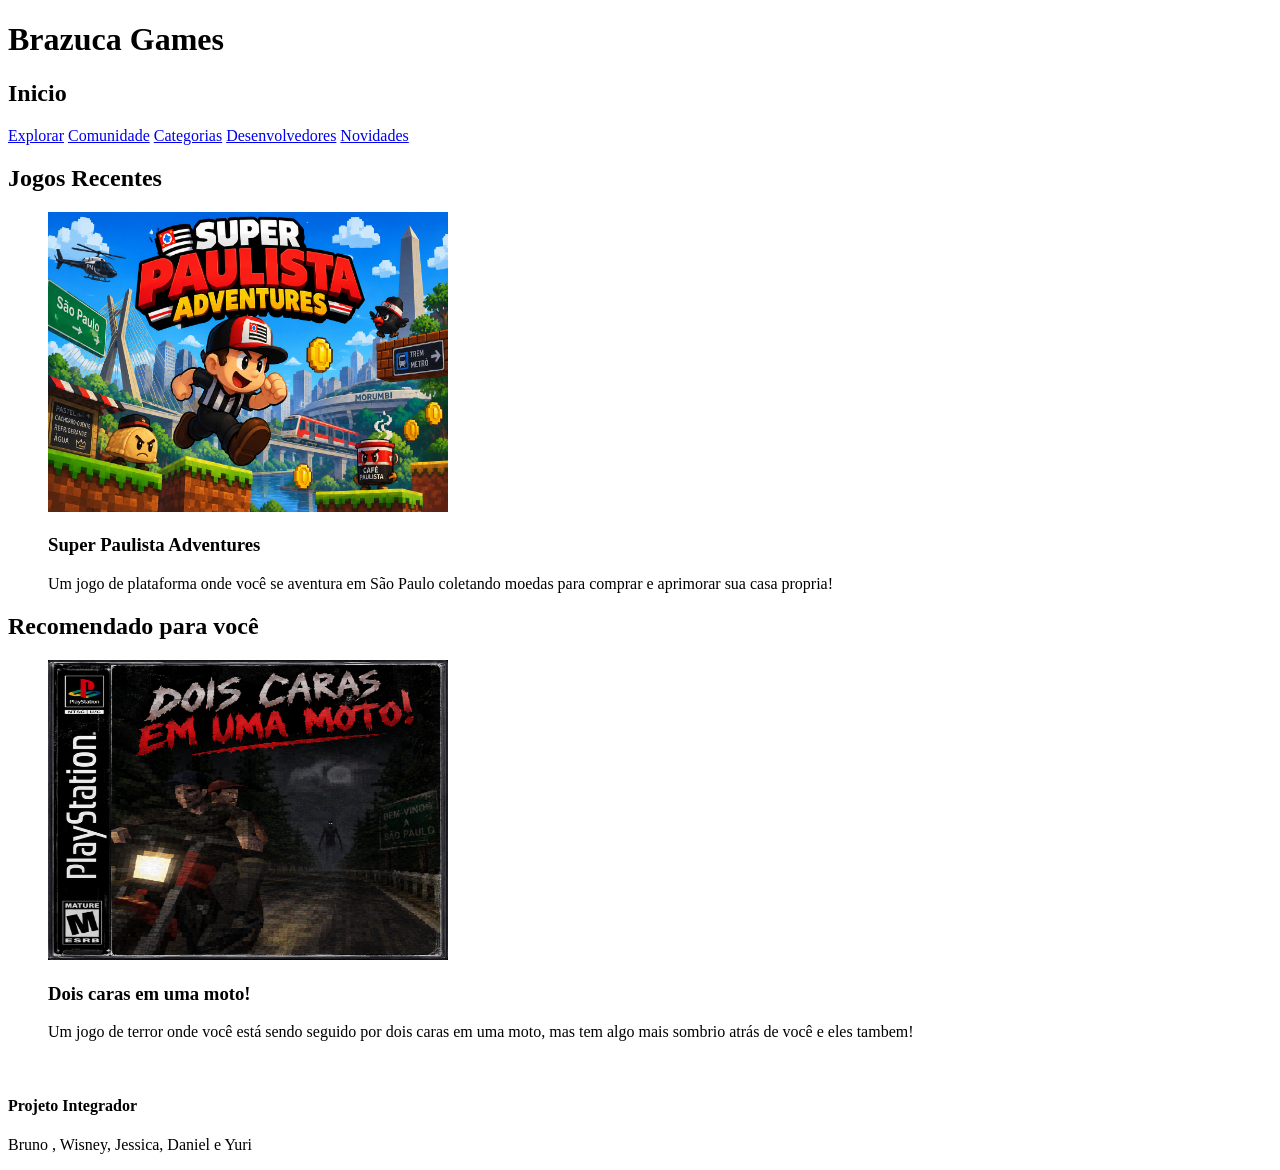
==== index.html @ ab50b9e0 ":tada: Commit inicial" ====
<!doctype html>
<html lang="pt-br">
    <head>
        <meta charset="UTF-8" />
        <meta name="viewport" content="width=device-width, initial-scale=1.0" />
        <title>Brazuca Ganes</title>
    </head>
    <body>
        <header class="inicio">
            <h1>Brazuca Games</h1>
            <h2>Inicio</h2>
            <nav class="navegacao">
                <a href="pages/explorar.html">Explorar</a>

                <a href="pages/comunidade.html">Comunidade</a>

                <a href="pages/categorias.html">Categorias</a>

                <a href="pages/desenvolvedores.html">Desenvolvedores</a>

                <a href="pages/novidades.html">Novidades</a>
            </nav>
        </header>
        <main class="principal">
            <section id="jogos_recentes">
                <h2>Jogos Recentes</h2>
                <article>
                    <figure class="figura">
                        <img
                            src="assets/image/spa.png"
                            alt="Capa do jogo"
                            width="400"
                            height="300"
                        />
                        <h3>Super Paulista Adventures</h3>
                        <figcaption class="desc_figura">
                            Um jogo de plataforma onde você se aventura em São Paulo coletando
                            moedas para comprar e aprimorar sua casa propria!
                        </figcaption>
                    </figure>
                </article>
            </section>
            <section class="recomendado">
                <h2>Recomendado para você</h2>
                <article>
                    <figure class="figura">
                        <img
                            src="assets/image/dcnm.png"
                            alt="Capa do Jogo"
                            width="400"
                            height="300"
                        />
                        <h3>Dois caras em uma moto!</h3>
                        <figcaption class="desc_figura">
                            Um jogo de terror onde você está sendo seguido por dois caras em uma
                            moto, mas tem algo mais sombrio atrás de você e eles tambem!
                        </figcaption>
                    </figure>
                </article>
            </section>
        </main>
        <br />
        <footer class="rodape">
            <h4>Projeto Integrador</h4>
            <p>Bruno , Wisney, Jessica, Daniel e Yuri</p>
        </footer>
    </body>
</html>
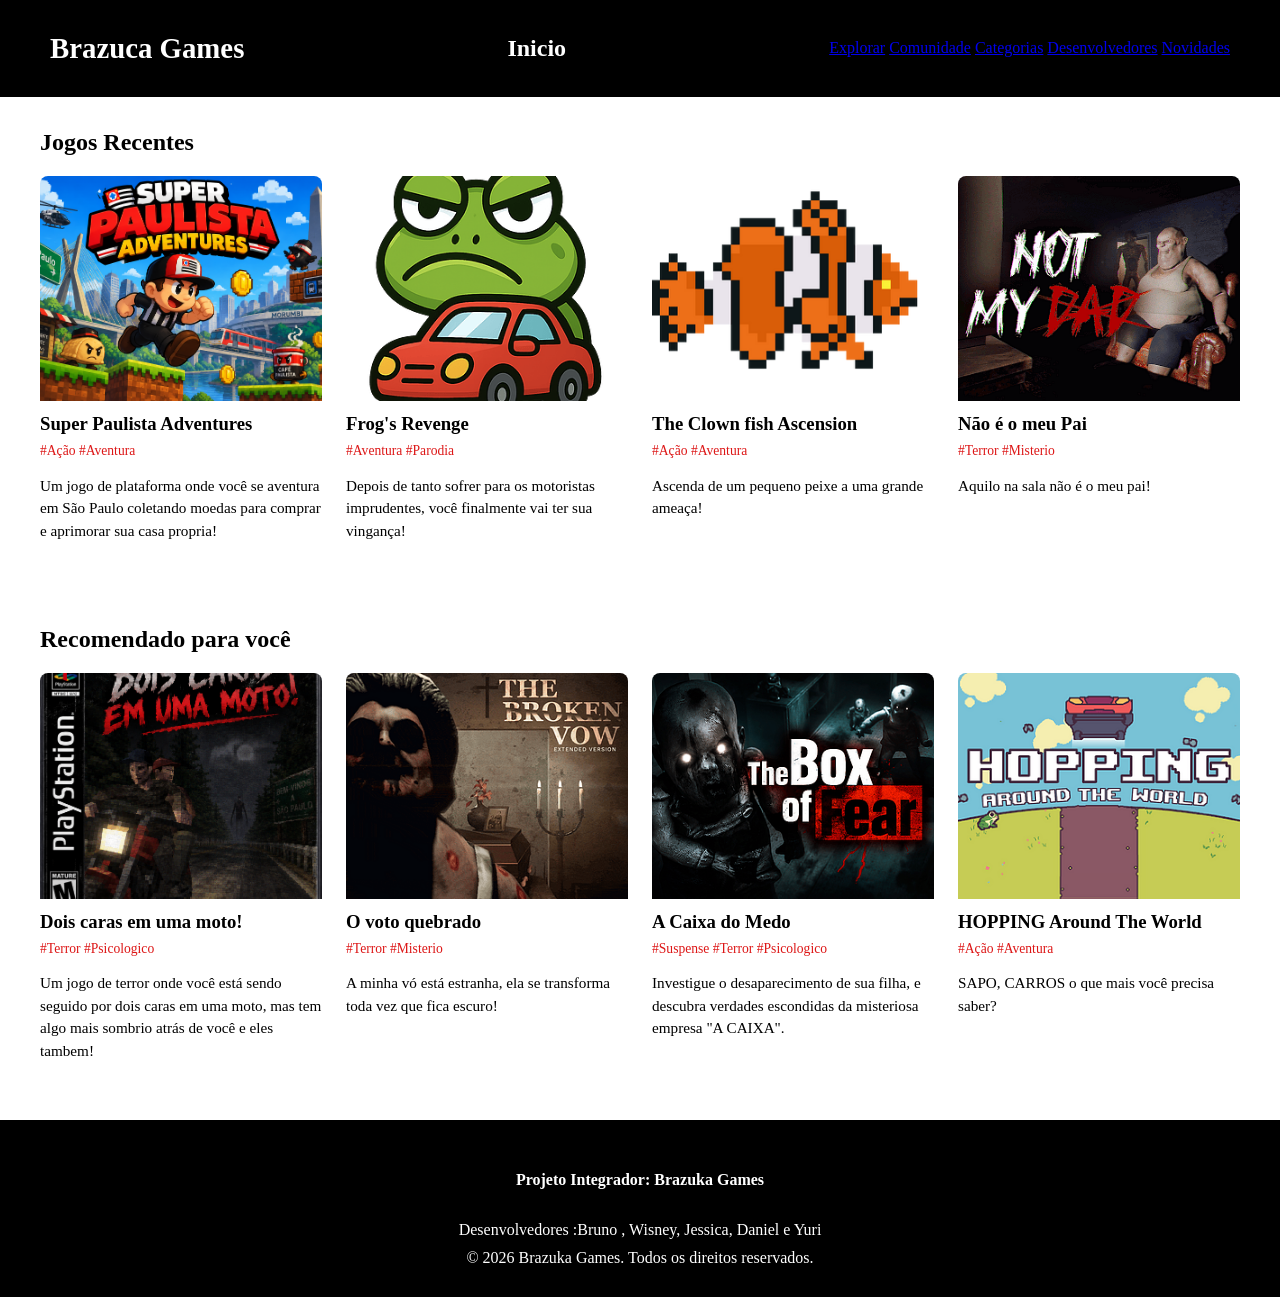
==== commit 10c3c0f8: "Adicionado CSS Style" ====
--- a/index.html
+++ b/index.html
@@ -4,6 +4,7 @@
         <meta charset="UTF-8" />
         <meta name="viewport" content="width=device-width, initial-scale=1.0" />
         <title>Brazuca Ganes</title>
+        <link rel="stylesheet" href="/css/style.css" />
     </head>
     <body>
         <header class="inicio">
@@ -22,47 +23,105 @@
             </nav>
         </header>
         <main class="principal">
-            <section id="jogos_recentes">
-                <h2>Jogos Recentes</h2>
-                <article>
-                    <figure class="figura">
-                        <img
-                            src="assets/image/spa.png"
-                            alt="Capa do jogo"
-                            width="400"
-                            height="300"
-                        />
-                        <h3>Super Paulista Adventures</h3>
-                        <figcaption class="desc_figura">
-                            Um jogo de plataforma onde você se aventura em São Paulo coletando
-                            moedas para comprar e aprimorar sua casa propria!
-                        </figcaption>
-                    </figure>
-                </article>
+            <section class="jogos" aria-labelledby="titulo_jogos">
+                <h2 class="titulo_jogos">Jogos Recentes</h2>
+                <div class="grid_jogos">
+                    <article class="card_jogo">
+                        <figure>
+                            <img src="assets/image/spa.png" alt="Capa do jogo" />
+                            <h3>Super Paulista Adventures</h3>
+                            <figcaption class="genero_jogo">#Ação #Aventura</figcaption>
+                            <p class="desc_jogo">
+                                Um jogo de plataforma onde você se aventura em São Paulo coletando
+                                moedas para comprar e aprimorar sua casa propria!
+                            </p>
+                        </figure>
+                    </article>
+                    <article class="card_jogo">
+                        <figure>
+                            <img src="assets/image/Frogs.png" alt="Capa do jogo" />
+                            <h3>Frog's Revenge</h3>
+                            <figcaption class="genero_jogo">#Aventura #Parodia</figcaption>
+                            <p class="desc_jogo">
+                                Depois de tanto sofrer para os motoristas imprudentes, você
+                                finalmente vai ter sua vingança!
+                            </p>
+                        </figure>
+                    </article>
+                    <article class="card_jogo">
+                        <figure>
+                            <img src="assets/image/clown.png" alt="Capa do jogo" />
+                            <h3>The Clown fish Ascension</h3>
+                            <figcaption class="genero_jogo">#Ação #Aventura</figcaption>
+                            <p class="desc_jogo">
+                                Ascenda de um pequeno peixe a uma grande ameaça!
+                            </p>
+                        </figure>
+                    </article>
+                    <article class="card_jogo">
+                        <figure>
+                            <img src="assets/image/notmydad.png" alt="Capa do jogo" />
+                            <h3>Não é o meu Pai</h3>
+                            <figcaption class="genero_jogo">#Terror #Misterio</figcaption>
+                            <p class="desc_jogo">Aquilo na sala não é o meu pai!</p>
+                        </figure>
+                    </article>
+                </div>
             </section>
-            <section class="recomendado">
-                <h2>Recomendado para você</h2>
-                <article>
-                    <figure class="figura">
-                        <img
-                            src="assets/image/dcnm.png"
-                            alt="Capa do Jogo"
-                            width="400"
-                            height="300"
-                        />
-                        <h3>Dois caras em uma moto!</h3>
-                        <figcaption class="desc_figura">
-                            Um jogo de terror onde você está sendo seguido por dois caras em uma
-                            moto, mas tem algo mais sombrio atrás de você e eles tambem!
-                        </figcaption>
-                    </figure>
-                </article>
+            <section class="jogos" aria-labelledby="titulo_jogos">
+                <h2 class="titulo_jogos">Recomendado para você</h2>
+                <div class="grid_jogos">
+                    <article class="card_jogo">
+                        <figure>
+                            <img src="assets/image/dcnm.png" alt="Capa do Jogo" />
+                            <h3>Dois caras em uma moto!</h3>
+                            <figcaption class="genero_jogo">#Terror #Psicologico</figcaption>
+                            <p class="desc_jogo">
+                                Um jogo de terror onde você está sendo seguido por dois caras em uma
+                                moto, mas tem algo mais sombrio atrás de você e eles tambem!
+                            </p>
+                        </figure>
+                    </article>
+                    <article class="card_jogo">
+                        <figure>
+                            <img src="assets/image/thebrokenvow.png" alt="Capa do jogo" />
+                            <h3>O voto quebrado</h3>
+                            <figcaption class="genero_jogo">#Terror #Misterio</figcaption>
+                            <p class="desc_jogo">
+                                A minha vó está estranha, ela se transforma toda vez que fica
+                                escuro!
+                            </p>
+                        </figure>
+                    </article>
+                    <article class="card_jogo">
+                        <figure>
+                            <img src="assets/image/caixaDoMedo.png" alt="Capa do jogo" />
+                            <h3>A Caixa do Medo</h3>
+                            <figcaption class="genero_jogo">
+                                #Suspense #Terror #Psicologico
+                            </figcaption>
+                            <p class="desc_jogo">
+                                Investigue o desaparecimento de sua filha, e descubra verdades
+                                escondidas da misteriosa empresa "A CAIXA".
+                            </p>
+                        </figure>
+                    </article>
+                    <article class="card_jogo">
+                        <figure>
+                            <img src="assets/image/sapo.png" alt="Capa do jogo" />
+                            <h3>HOPPING Around The World</h3>
+                            <figcaption class="genero_jogo">#Ação #Aventura</figcaption>
+                            <p class="desc_jogo">SAPO, CARROS o que mais você precisa saber?</p>
+                        </figure>
+                    </article>
+                </div>
             </section>
         </main>
         <br />
         <footer class="rodape">
-            <h4>Projeto Integrador</h4>
-            <p>Bruno , Wisney, Jessica, Daniel e Yuri</p>
+            <h4>Projeto Integrador: Brazuka Games</h4>
+            <p>Desenvolvedores :Bruno , Wisney, Jessica, Daniel e Yuri</p>
+            <p>&copy; 2026 Brazuka Games. Todos os direitos reservados.</p>
         </footer>
     </body>
 </html>
--- a/css/style.css
+++ b/css/style.css
@@ -0,0 +1,102 @@
+.jogos {
+    max-width: 1200px;
+    margin: 0 auto;
+    padding: 24px;
+}
+
+.grid_jogos {
+    display: grid;
+    grid-template-columns: repeat(4, minmax(0, 1fr));
+    gap: 24px;
+}
+.card_jogo {
+    min-width: 0;
+}
+
+.card_jogo figure {
+    margin: 0;
+    overflow: hidden;
+    border-radius: 8px;
+}
+
+.card_jogo img {
+    display: block;
+    width: 100%;
+    aspect-ratio: 5 / 4;
+    object-fit: cover;
+}
+
+.card_jogo h3 {
+    margin: 12px 0 8px;
+}
+
+.card_jogo .genero_jogo {
+    color: #dd1717;
+    font-size: 0.85rem;
+}
+
+.card_jogo .desc_jogo {
+    font-size: 0.95rem;
+    line-height: 1.5;
+}
+
+.inicio {
+    position: fixed;
+    top: 0;
+    left: 0;
+    width: 100%;
+    box-sizing: border-box;
+
+    display: flex;
+    justify-content: space-between;
+    align-items: center;
+
+    padding: 15px 50px;
+    background-color: black;
+    color: white;
+
+    z-index: 1000;
+}
+
+.inicio h1 {
+    margin: 0;
+    font-size: 1.8rem;
+}
+
+.navecacao {
+    display: flex;
+    align-items: center;
+    gap: 25px;
+}
+
+.navecacao a {
+    color: white;
+    text-decoration: none;
+}
+
+.navecacao a:hover {
+    color: #ffb347;
+}
+
+body {
+    margin: 0;
+    padding-top: 85px;
+}
+
+.rodape {
+    background-color: black;
+    color: white;
+
+    display: flex;
+    flex-direction: column;
+    align-items: center;
+    justify-content: center;
+
+    text-align: center;
+    padding: 30px 20px;
+    gap: 10px;
+}
+
+.rodape p {
+    margin: 0;
+}
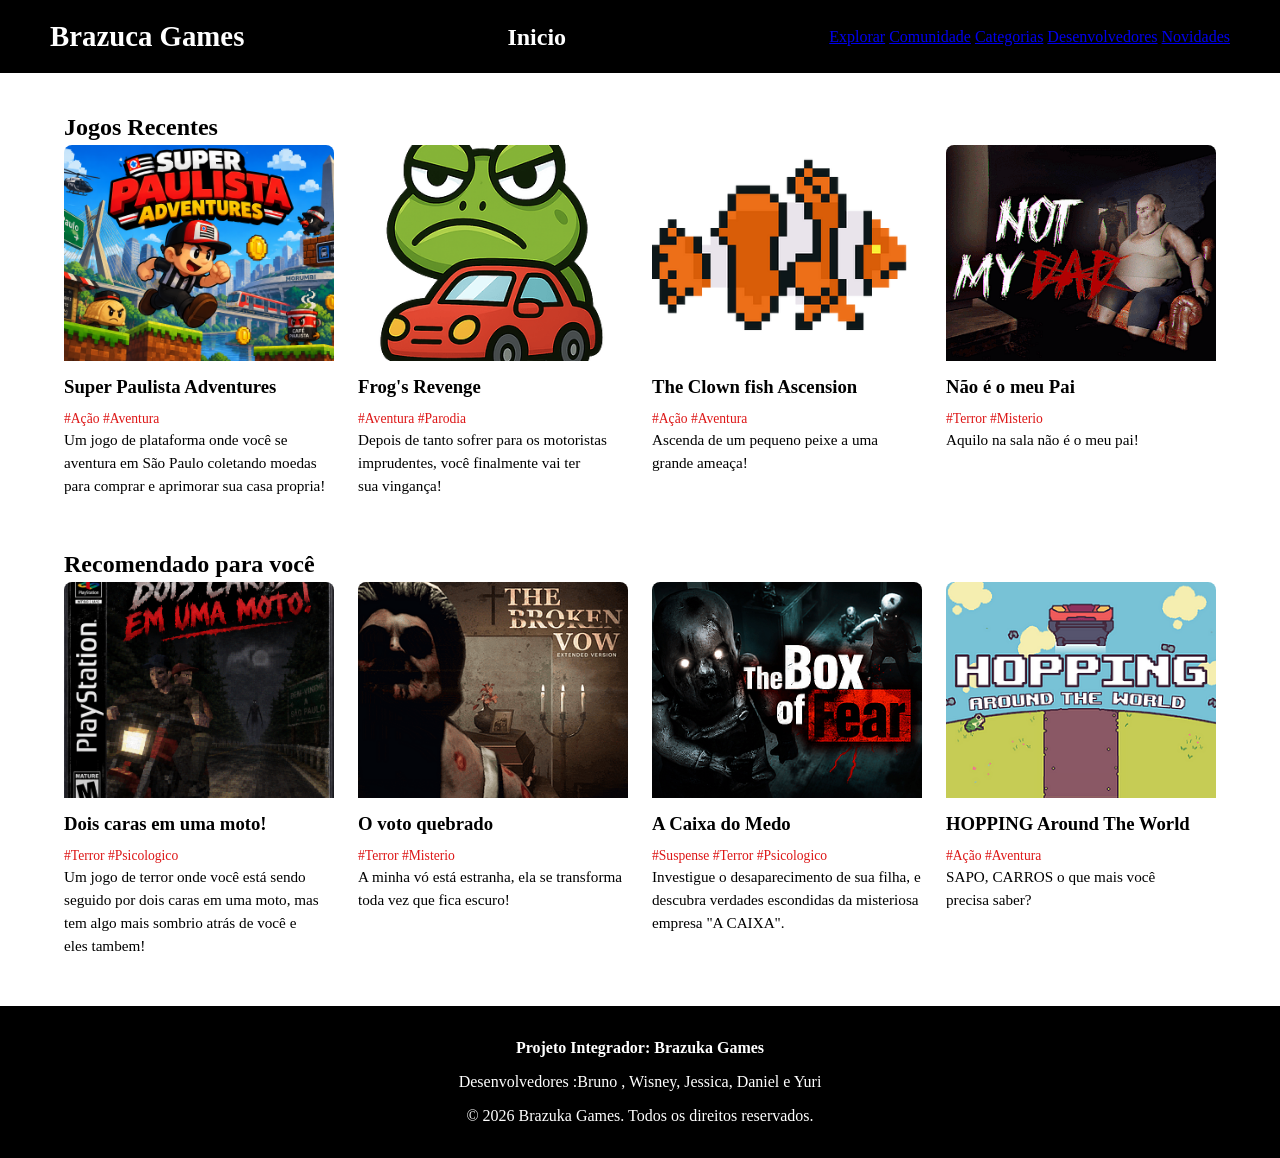
==== commit 946fbd7b: "adicionado css reset" ====
--- a/index.html
+++ b/index.html
@@ -4,6 +4,7 @@
         <meta charset="UTF-8" />
         <meta name="viewport" content="width=device-width, initial-scale=1.0" />
         <title>Brazuca Ganes</title>
+        <link rel="stylesheet" href="/css/reset.css" />
         <link rel="stylesheet" href="/css/style.css" />
     </head>
     <body>
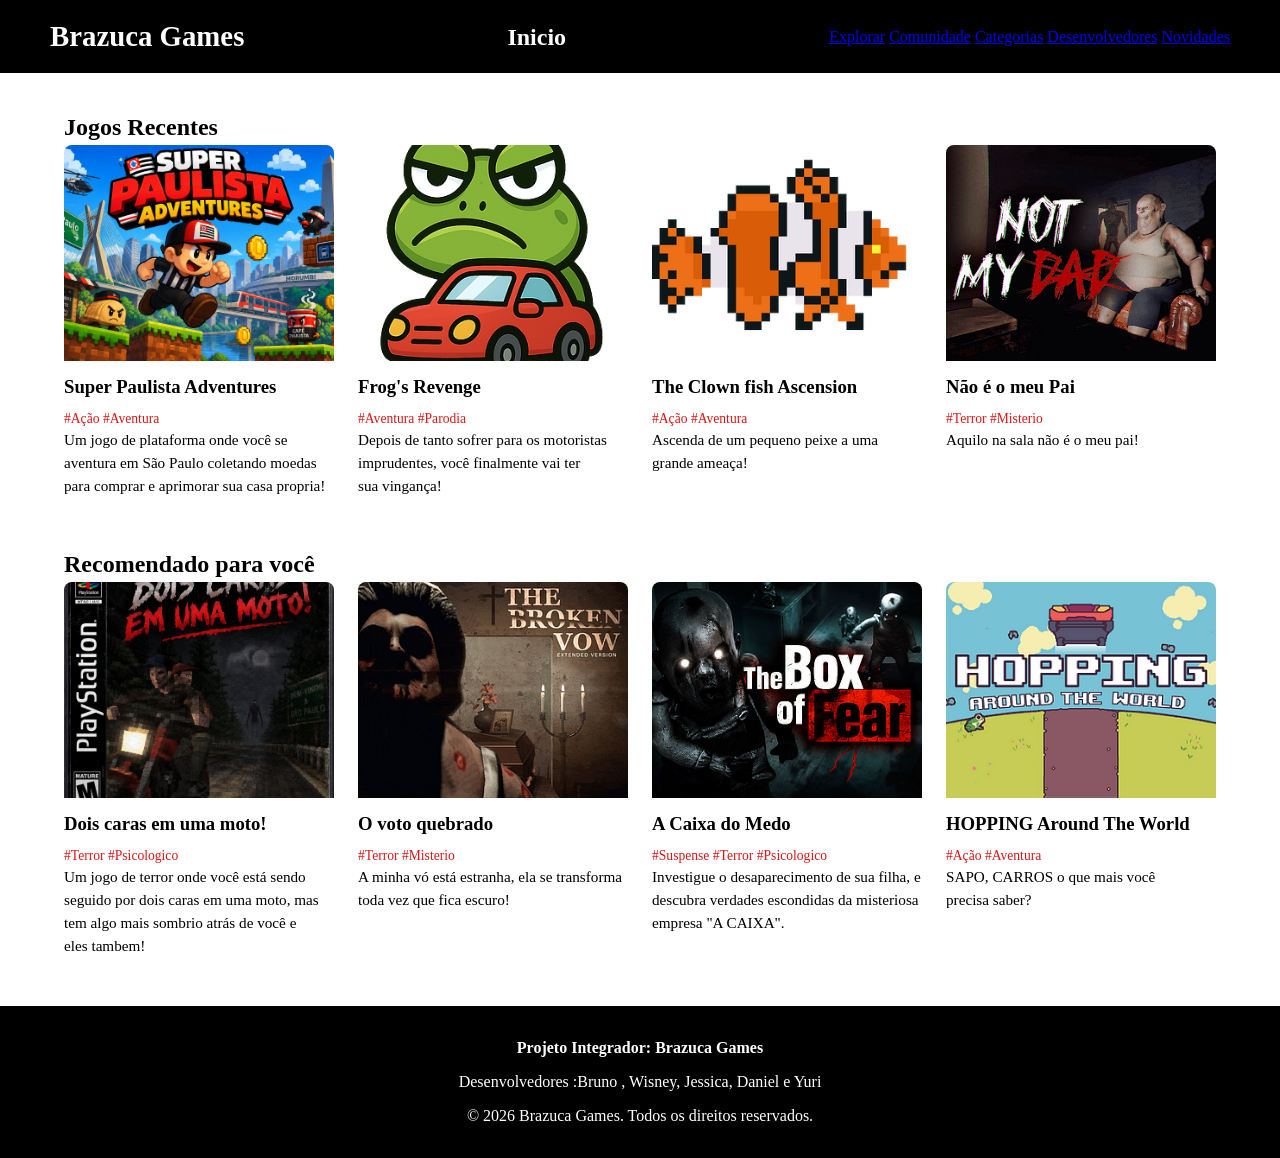
==== commit 3b32b476: "Pequena correção de palavras" ====
--- a/index.html
+++ b/index.html
@@ -120,9 +120,9 @@
         </main>
         <br />
         <footer class="rodape">
-            <h4>Projeto Integrador: Brazuka Games</h4>
+            <h4>Projeto Integrador: Brazuca Games</h4>
             <p>Desenvolvedores :Bruno , Wisney, Jessica, Daniel e Yuri</p>
-            <p>&copy; 2026 Brazuka Games. Todos os direitos reservados.</p>
+            <p>&copy; 2026 Brazuca Games. Todos os direitos reservados.</p>
         </footer>
     </body>
 </html>
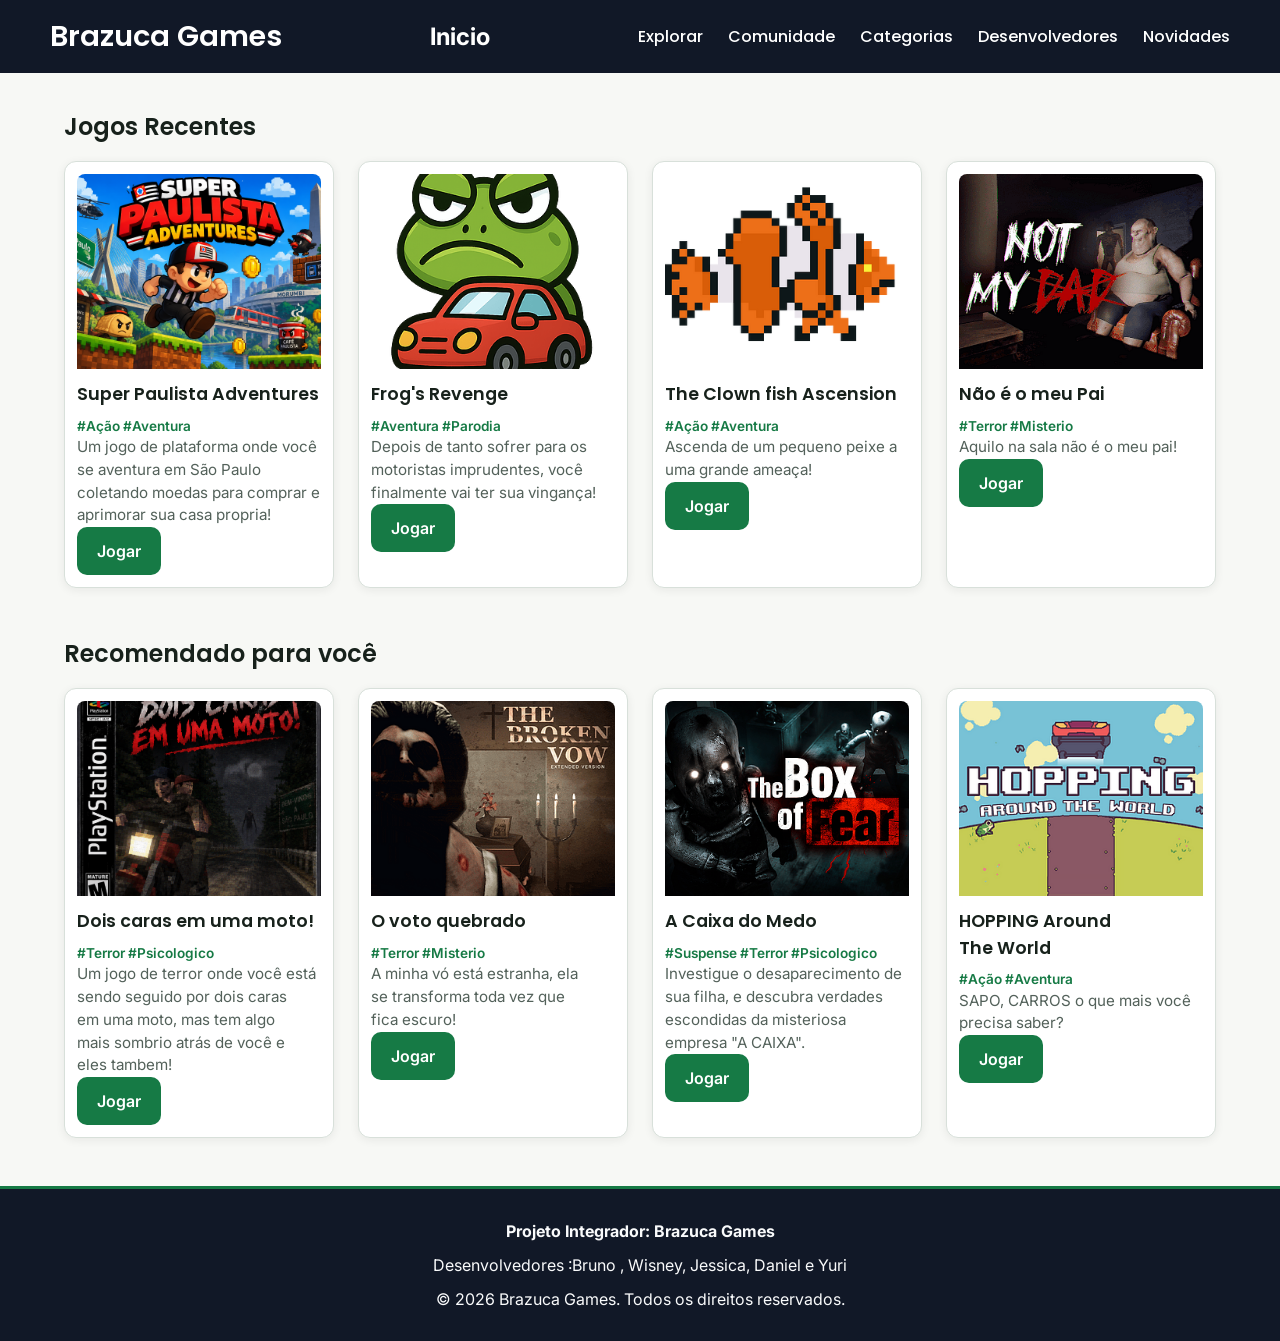
==== commit 7eaab624: "Atualizacao do CSS com paletas de Design System" ====
--- a/index.html
+++ b/index.html
@@ -6,6 +6,9 @@
         <title>Brazuca Ganes</title>
         <link rel="stylesheet" href="/css/reset.css" />
         <link rel="stylesheet" href="/css/style.css" />
+        <link rel="preconnect" href="https://fonts.googleapis.com">
+        <link rel="preconnect" href="https://fonts.gstatic.com" crossorigin>
+        <link href="https://fonts.googleapis.com/css2?family=Inter:wght@400;500;600;700&family=Poppins:wght@500;600;700&display=swap" rel="stylesheet">
     </head>
     <body>
         <header class="inicio">
@@ -36,6 +39,7 @@
                                 Um jogo de plataforma onde você se aventura em São Paulo coletando
                                 moedas para comprar e aprimorar sua casa propria!
                             </p>
+                            <button>Jogar</button>
                         </figure>
                     </article>
                     <article class="card_jogo">
@@ -47,6 +51,7 @@
                                 Depois de tanto sofrer para os motoristas imprudentes, você
                                 finalmente vai ter sua vingança!
                             </p>
+                            <button>Jogar</button>
                         </figure>
                     </article>
                     <article class="card_jogo">
@@ -57,6 +62,7 @@
                             <p class="desc_jogo">
                                 Ascenda de um pequeno peixe a uma grande ameaça!
                             </p>
+                            <button>Jogar</button>
                         </figure>
                     </article>
                     <article class="card_jogo">
@@ -66,6 +72,7 @@
                             <figcaption class="genero_jogo">#Terror #Misterio</figcaption>
                             <p class="desc_jogo">Aquilo na sala não é o meu pai!</p>
                         </figure>
+                        <button>Jogar</button>
                     </article>
                 </div>
             </section>
@@ -81,6 +88,7 @@
                                 Um jogo de terror onde você está sendo seguido por dois caras em uma
                                 moto, mas tem algo mais sombrio atrás de você e eles tambem!
                             </p>
+                            <button>Jogar</button>
                         </figure>
                     </article>
                     <article class="card_jogo">
@@ -92,6 +100,7 @@
                                 A minha vó está estranha, ela se transforma toda vez que fica
                                 escuro!
                             </p>
+                            <button>Jogar</button>
                         </figure>
                     </article>
                     <article class="card_jogo">
@@ -105,6 +114,7 @@
                                 Investigue o desaparecimento de sua filha, e descubra verdades
                                 escondidas da misteriosa empresa "A CAIXA".
                             </p>
+                            <button>Jogar</button>
                         </figure>
                     </article>
                     <article class="card_jogo">
@@ -113,6 +123,7 @@
                             <h3>HOPPING Around The World</h3>
                             <figcaption class="genero_jogo">#Ação #Aventura</figcaption>
                             <p class="desc_jogo">SAPO, CARROS o que mais você precisa saber?</p>
+                            <button>Jogar</button>
                         </figure>
                     </article>
                 </div>
--- a/css/style.css
+++ b/css/style.css
@@ -1,91 +1,261 @@
+/*DESIGN TOKENS - BRAZUCA DESIGN SYSTEM*/
+
+:root {
+    /*Cores */
+    --color-background: #f7f8f5;
+    --color-surface: #ffffff;
+
+    --color-text-primary: #17211b;
+    --color-text-secondary: #53615a;
+
+    --color-primary: #167a45;
+    --color-primary-hover: #125c35;
+
+    --color-accent: #f2c94c;
+    --color-border: #d8e0da;
+    --color-focus: #125cff;
+
+    /*Cores estruturais */
+    --color-dark: #111827;
+    --color-dark-surface: #1f2937;
+
+    /*Espaçamentos */
+    --space-1: 4px;
+    --space-2: 8px;
+    --space-3: 12px;
+    --space-4: 16px;
+    --space-6: 24px;
+
+    /*Bordas */
+    --radius-card: 12px;
+    --radius-button: 10px;
+
+    /*Sombras */
+    --shadow-card: 0 2px 10px rgba(23, 33, 27, 0.07);
+
+    /*Transições */
+    --transition: 180ms ease;
+}
+
+/*CONFIGURAÇÕES GERAIS*/
+
+* {
+    box-sizing: border-box;
+}
+
+html {
+    scroll-behavior: smooth;
+}
+
+body {
+    background-color: var(--color-background);
+    color: var(--color-text-primary);
+
+    margin: 0;
+    padding-top: 85px;
+
+    font-family: 'Inter', sans-serif;
+}
+
+/*CABEÇALHO / NAVEGAÇÃO*/
+
+.inicio {
+    position: fixed;
+    top: 0;
+    left: 0;
+
+    width: 100%;
+
+    display: flex;
+    justify-content: space-between;
+    align-items: center;
+
+    padding: 15px 50px;
+
+    background-color: var(--color-dark);
+    color: white;
+
+    z-index: 1000;
+}
+
+.inicio h1 {
+    margin: 0;
+
+    font-family: 'Poppins', sans-serif;
+    font-size: 1.8rem;
+    font-weight: 600;
+}
+
+.navegacao {
+    display: flex;
+    align-items: center;
+    gap: 25px;
+}
+
+.navegacao a {
+    font-family: 'Poppins', sans-serif;
+    font-weight: 500;
+    text-decoration: none;
+    color: var(--text-primary);
+
+    display: inline-block;
+    transition:
+        transform 0.2s ease,
+        color 0.2s ease;
+}
+
+.navegacao a:hover {
+    color: var(--accent);
+    transform: scale(1.08);
+}
+
 .jogos {
     max-width: 1200px;
     margin: 0 auto;
     padding: 24px;
 }
 
+.jogos h2 {
+    font-family: 'Poppins', sans-serif;
+    font-size: 1.5rem;
+    font-weight: 600;
+
+    margin-bottom: 16px;
+    color: var(--color-text-primary);
+}
+
 .grid_jogos {
     display: grid;
+
     grid-template-columns: repeat(4, minmax(0, 1fr));
+
     gap: 24px;
 }
+
+/*Card de jogo*/
 .card_jogo {
     min-width: 0;
-}
+
+    background-color: var(--color-surface);
+
+    border: 1px solid var(--color-border);
+    border-radius: var(--radius-card);
+
+    padding: 12px;
+
+    box-shadow: var(--shadow-card);
+
+    transition:
+        transform var(--transition),
+        box-shadow var(--transition),
+        border-color var(--transition);
+}
+
+.card_jogo:hover {
+    transform: translateY(-4px);
+
+    border-color: var(--color-primary);
+
+    box-shadow: 0 6px 18px rgba(23, 33, 27, 0.12);
+}
+
+/*Imagens */
 
 .card_jogo figure {
     margin: 0;
     overflow: hidden;
+
     border-radius: 8px;
 }
 
 .card_jogo img {
     display: block;
+
     width: 100%;
     aspect-ratio: 5 / 4;
+
     object-fit: cover;
-}
+
+    transition: transform 250ms ease;
+}
+
+.card_jogo:hover img {
+    transform: scale(1.04);
+}
+
+/*Títulos */
 
 .card_jogo h3 {
     margin: 12px 0 8px;
-}
+
+    font-family: 'Poppins', sans-serif;
+    font-size: 1.1rem;
+    font-weight: 600;
+
+    color: var(--color-text-primary);
+}
+
+/*Gêneros */
 
 .card_jogo .genero_jogo {
-    color: #dd1717;
+    color: var(--color-primary);
+
     font-size: 0.85rem;
-}
+    font-weight: 600;
+}
+
+/*Descrições */
 
 .card_jogo .desc_jogo {
+    color: var(--color-text-secondary);
+
     font-size: 0.95rem;
     line-height: 1.5;
 }
 
-.inicio {
-    position: fixed;
-    top: 0;
-    left: 0;
-    width: 100%;
-    box-sizing: border-box;
-
-    display: flex;
-    justify-content: space-between;
-    align-items: center;
-
-    padding: 15px 50px;
-    background-color: black;
+/*Links dos cards */
+
+.card_jogo a {
+    color: var(--color-primary);
+    font-weight: 600;
+
+    text-decoration: none;
+}
+
+.card_jogo a:hover {
+    color: var(--color-primary-hover);
+    text-decoration: underline;
+}
+
+/*BOTÕES*/
+
+button {
+    background-color: var(--color-primary);
     color: white;
 
-    z-index: 1000;
-}
-
-.inicio h1 {
-    margin: 0;
-    font-size: 1.8rem;
-}
-
-.navecacao {
-    display: flex;
-    align-items: center;
-    gap: 25px;
-}
-
-.navecacao a {
-    color: white;
-    text-decoration: none;
-}
-
-.navecacao a:hover {
-    color: #ffb347;
-}
-
-body {
-    margin: 0;
-    padding-top: 85px;
-}
+    border: none;
+    border-radius: var(--radius-button);
+
+    padding: 12px 20px;
+
+    font-family: 'Inter', sans-serif;
+    font-size: 1rem;
+    font-weight: 600;
+
+    cursor: pointer;
+
+    transition: background-color var(--transition);
+}
+
+button:hover {
+    background-color: var(--color-primary-hover);
+}
+
+/*RODAPÉ*/
 
 .rodape {
-    background-color: black;
-    color: white;
+    background-color: var(--color-dark);
+    color: #f9fafb;
 
     display: flex;
     flex-direction: column;
@@ -93,10 +263,91 @@
     justify-content: center;
 
     text-align: center;
+
     padding: 30px 20px;
     gap: 10px;
+
+    border-top: 3px solid var(--color-primary);
 }
 
 .rodape p {
     margin: 0;
 }
+
+/*ACESSIBILIDADE / FOCO*/
+
+a:focus-visible,
+button:focus-visible,
+input:focus-visible {
+    outline: 3px solid var(--color-focus);
+    outline-offset: 3px;
+}
+
+/*RESPONSIVIDADE*/
+
+/* Tablets */
+
+@media (max-width: 1023px) {
+    .grid_jogos {
+        grid-template-columns: repeat(2, minmax(0, 1fr));
+    }
+
+    .inicio {
+        padding: 15px 24px;
+    }
+
+    .navecacao {
+        gap: 16px;
+    }
+}
+
+/*Celulares*/
+
+@media (max-width: 599px) {
+    body {
+        padding-top: 120px;
+    }
+
+    .inicio {
+        flex-direction: column;
+        gap: 12px;
+
+        padding: 12px 16px;
+    }
+
+    .inicio h1 {
+        font-size: 1.5rem;
+    }
+
+    .navecacao {
+        flex-wrap: wrap;
+        justify-content: center;
+        gap: 12px;
+    }
+
+    .navecacao a {
+        font-size: 0.85rem;
+    }
+
+    .jogos {
+        padding: 16px;
+    }
+
+    .grid_jogos {
+        grid-template-columns: 1fr;
+        gap: 16px;
+    }
+}
+
+/*Respeitar preferência de movimento*/
+
+@media (prefers-reduced-motion: reduce) {
+    *,
+    *::before,
+    *::after {
+        scroll-behavior: auto !important;
+        transition-duration: 0.01ms !important;
+        animation-duration: 0.01ms !important;
+    }
+}
+
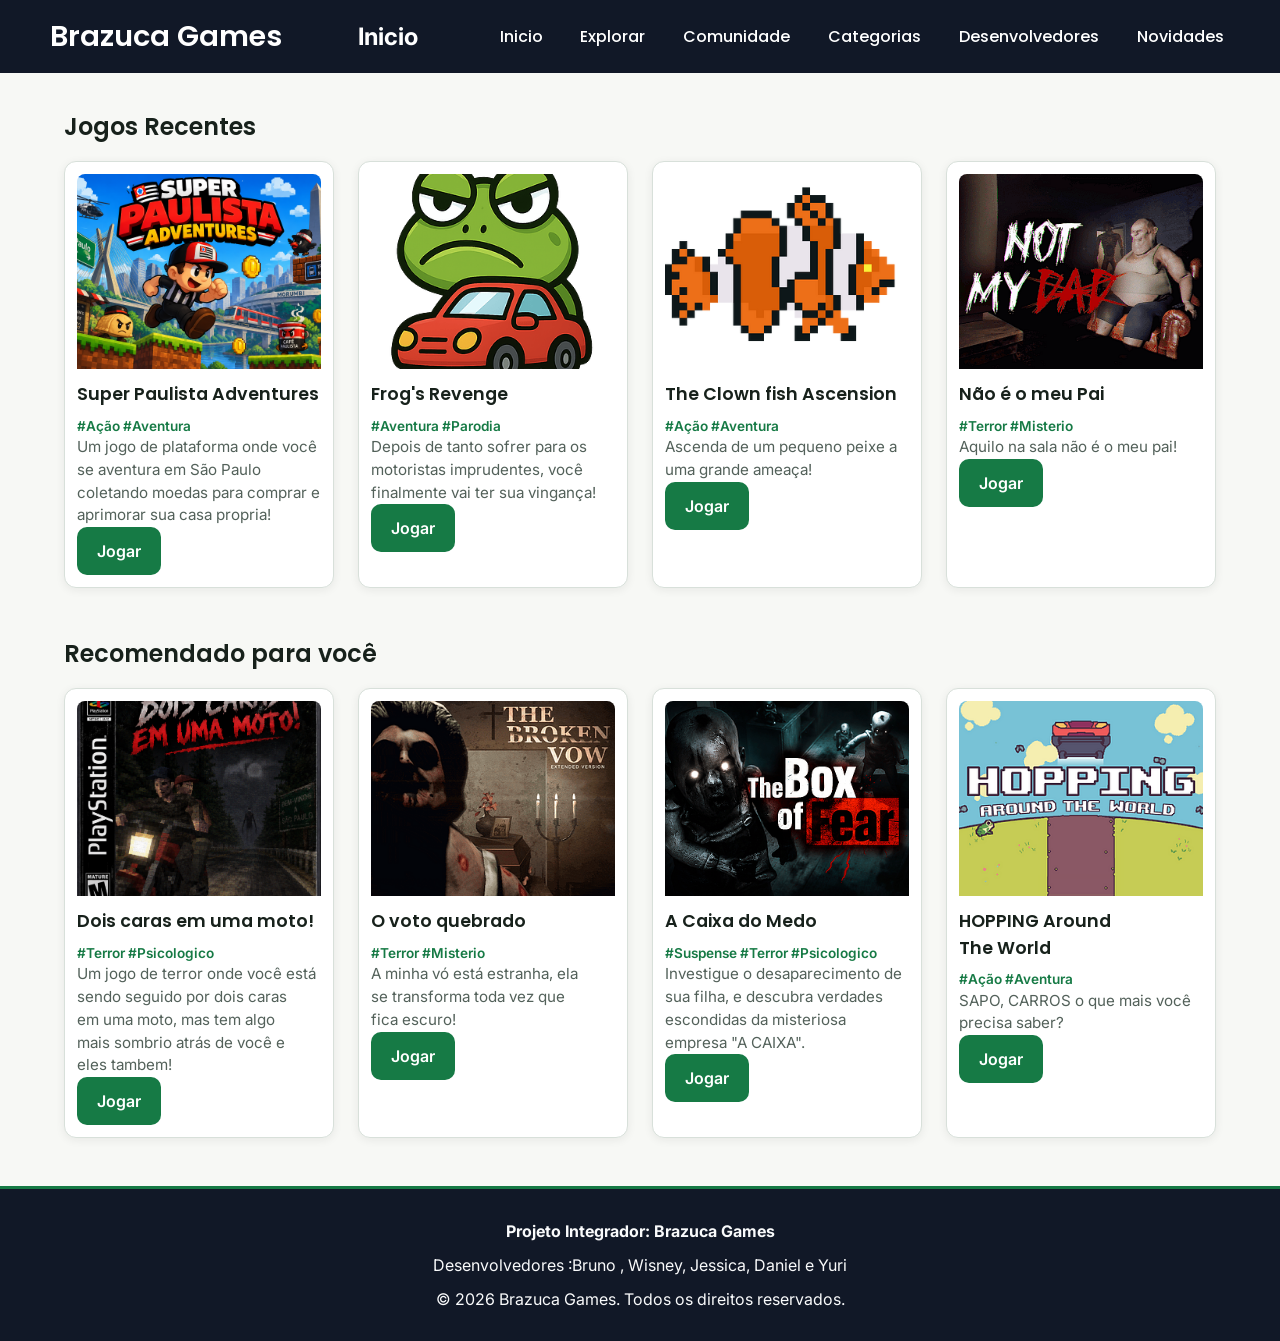
==== commit 7728cb11: "Ajuste style nav/card" ====
--- a/index.html
+++ b/index.html
@@ -6,15 +6,20 @@
         <title>Brazuca Ganes</title>
         <link rel="stylesheet" href="/css/reset.css" />
         <link rel="stylesheet" href="/css/style.css" />
-        <link rel="preconnect" href="https://fonts.googleapis.com">
-        <link rel="preconnect" href="https://fonts.gstatic.com" crossorigin>
-        <link href="https://fonts.googleapis.com/css2?family=Inter:wght@400;500;600;700&family=Poppins:wght@500;600;700&display=swap" rel="stylesheet">
+        <link rel="preconnect" href="https://fonts.googleapis.com" />
+        <link rel="preconnect" href="https://fonts.gstatic.com" crossorigin />
+        <link
+            href="https://fonts.googleapis.com/css2?family=Inter:wght@400;500;600;700&family=Poppins:wght@500;600;700&display=swap"
+            rel="stylesheet"
+        />
     </head>
     <body>
         <header class="inicio">
             <h1>Brazuca Games</h1>
             <h2>Inicio</h2>
             <nav class="navegacao">
+                <a href="index.html">Inicio</a>
+
                 <a href="pages/explorar.html">Explorar</a>
 
                 <a href="pages/comunidade.html">Comunidade</a>
--- a/css/style.css
+++ b/css/style.css
@@ -34,7 +34,7 @@
     --shadow-card: 0 2px 10px rgba(23, 33, 27, 0.07);
 
     /*Transições */
-    --transition: 180ms ease;
+    --transition: 0.3s ease;
 }
 
 /*CONFIGURAÇÕES GERAIS*/
@@ -97,6 +97,7 @@
     font-weight: 500;
     text-decoration: none;
     color: var(--text-primary);
+    padding: 0.4rem;
 
     display: inline-block;
     transition:
@@ -105,8 +106,11 @@
 }
 
 .navegacao a:hover {
-    color: var(--accent);
+    color: var(--color-dark);
     transform: scale(1.08);
+    border: 1px solid White;
+    background-color: white;
+    border-radius: 1rem;
 }
 
 .jogos {
@@ -152,7 +156,7 @@
 }
 
 .card_jogo:hover {
-    transform: translateY(-4px);
+    transform: scale(1.1);
 
     border-color: var(--color-primary);
 
@@ -350,4 +354,3 @@
         animation-duration: 0.01ms !important;
     }
 }
-
